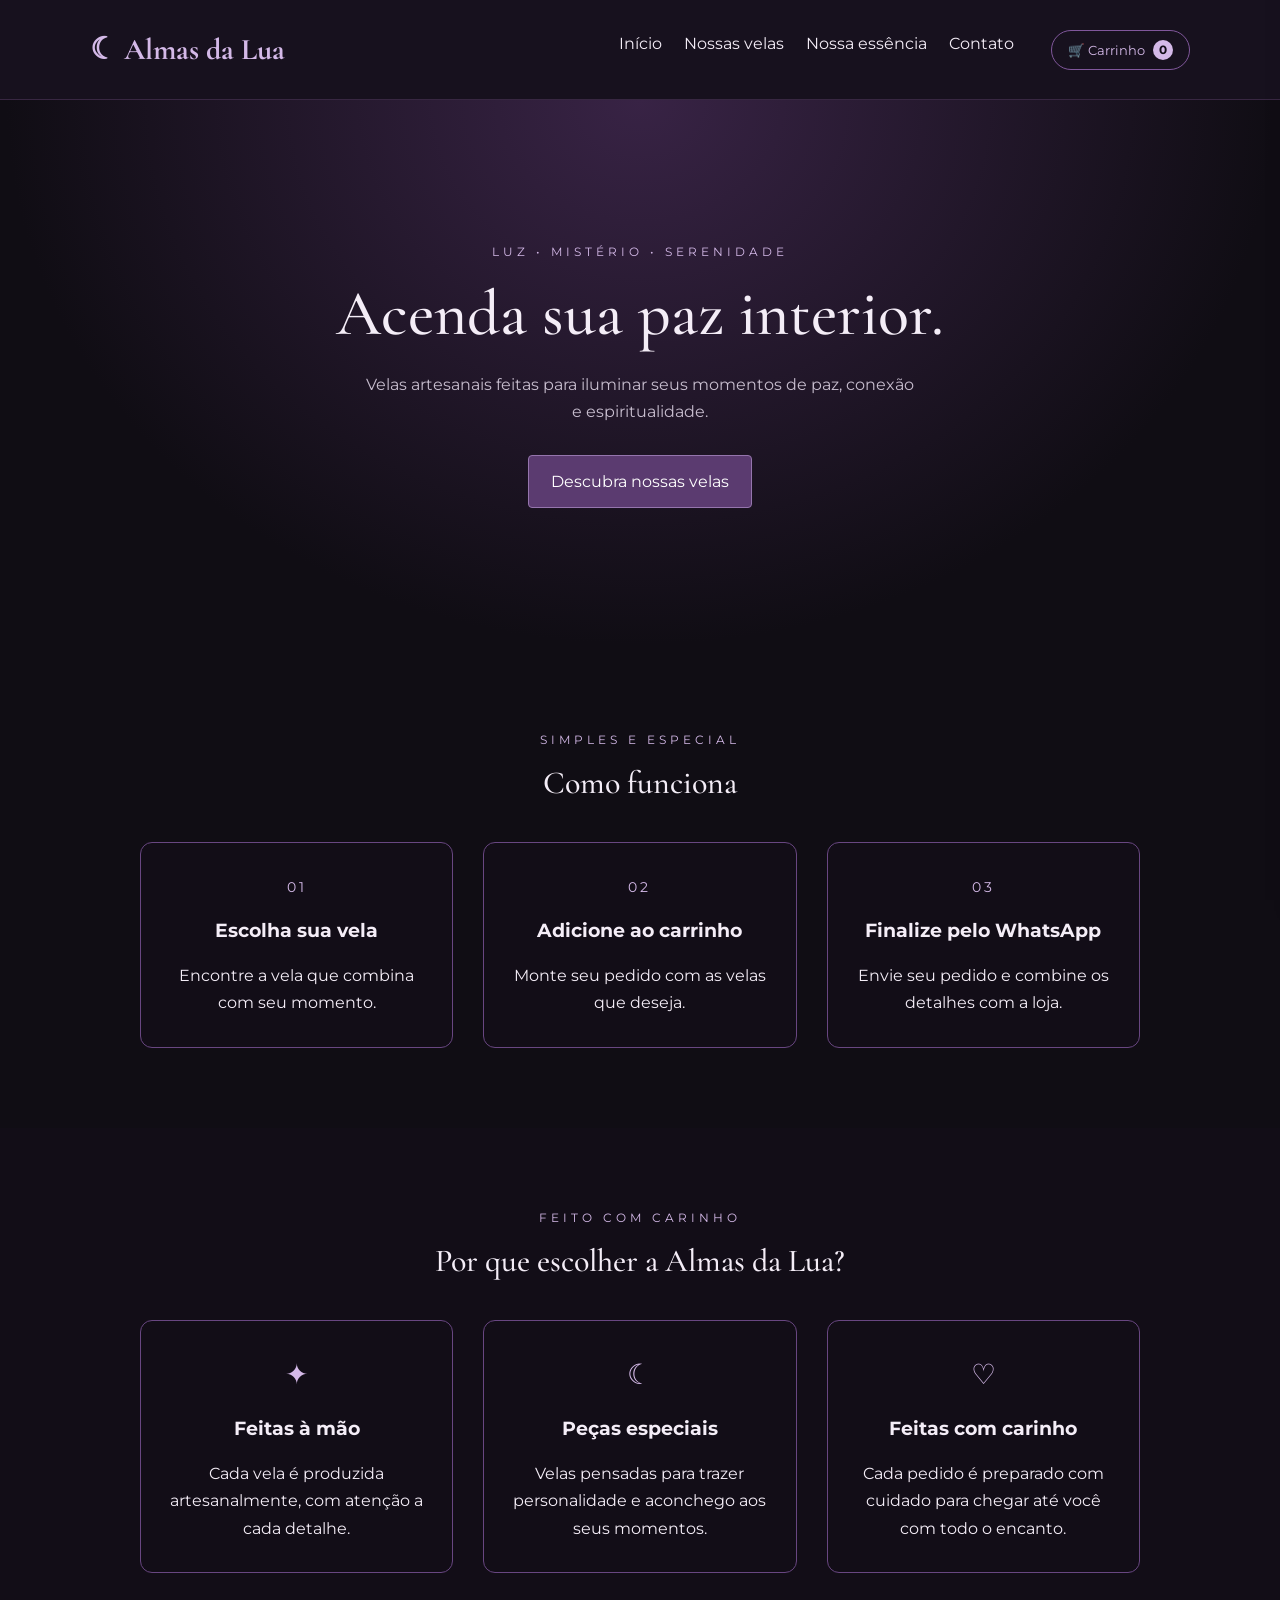
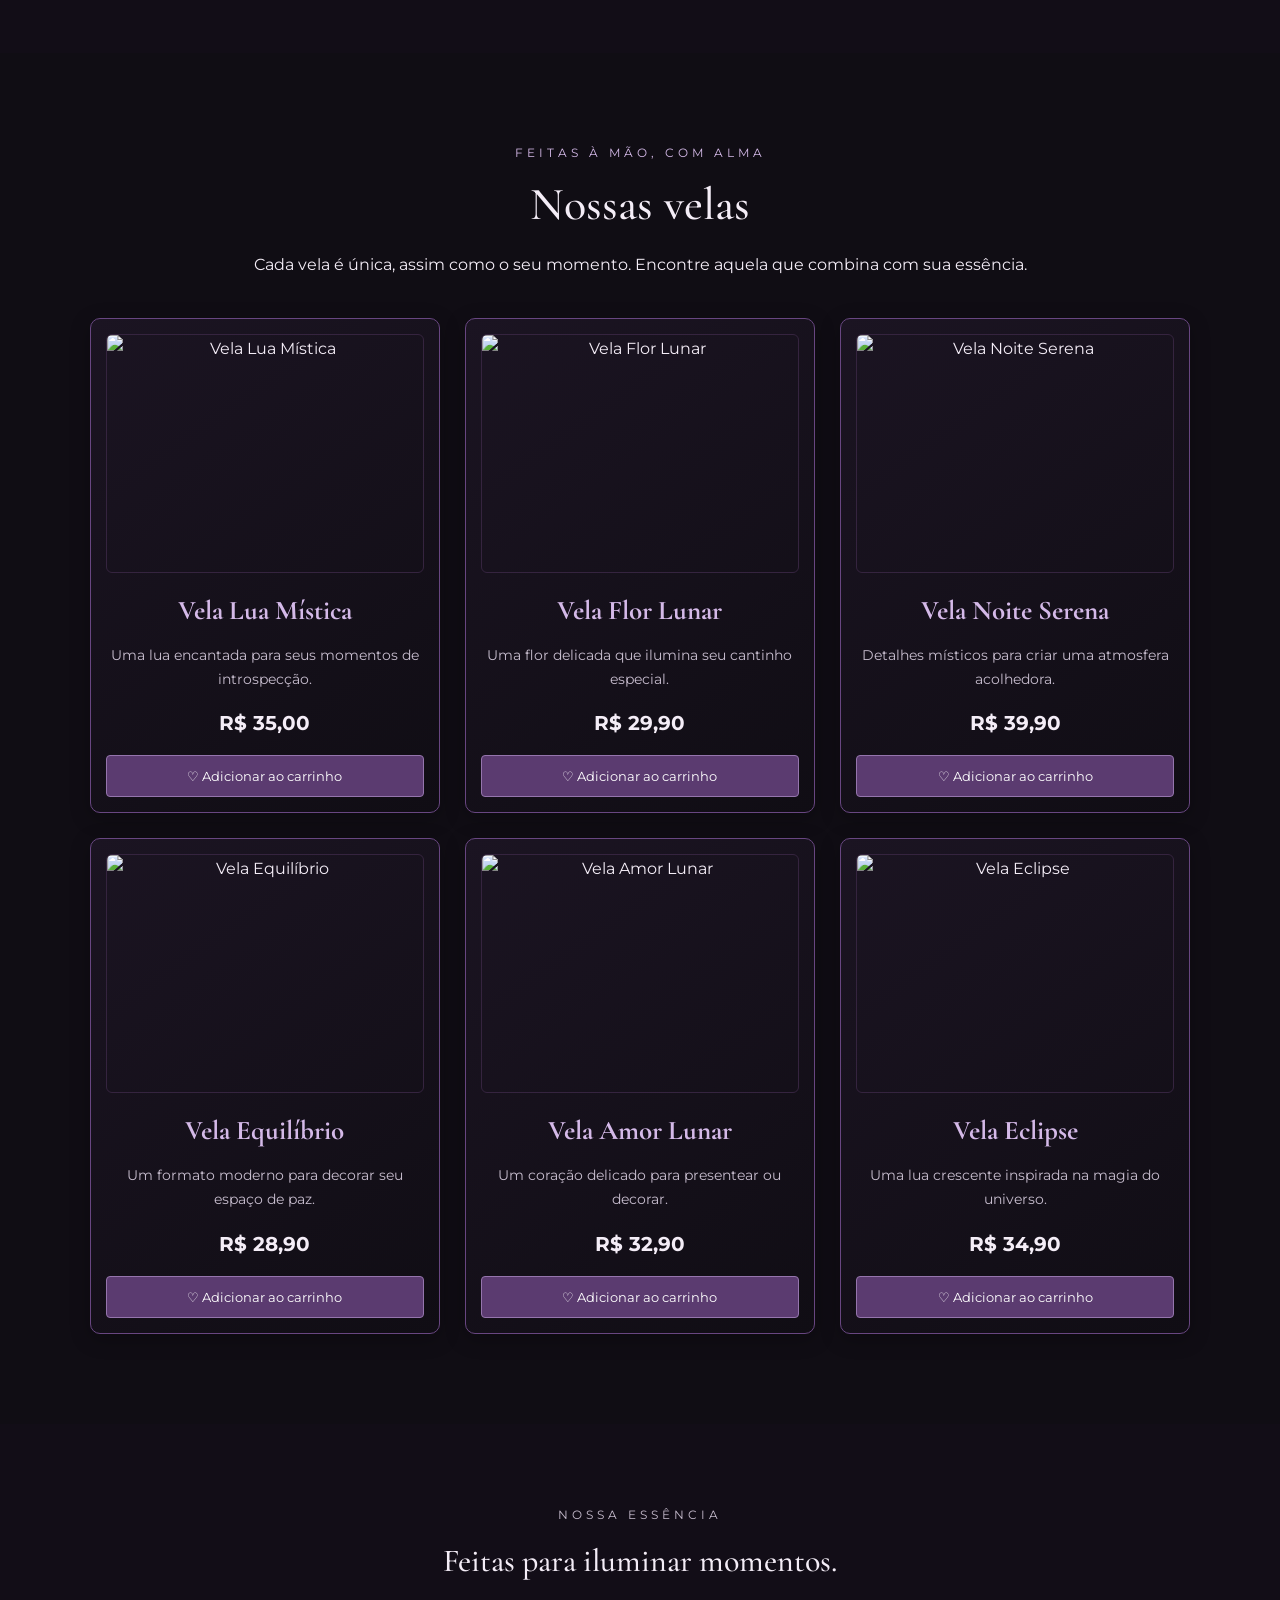
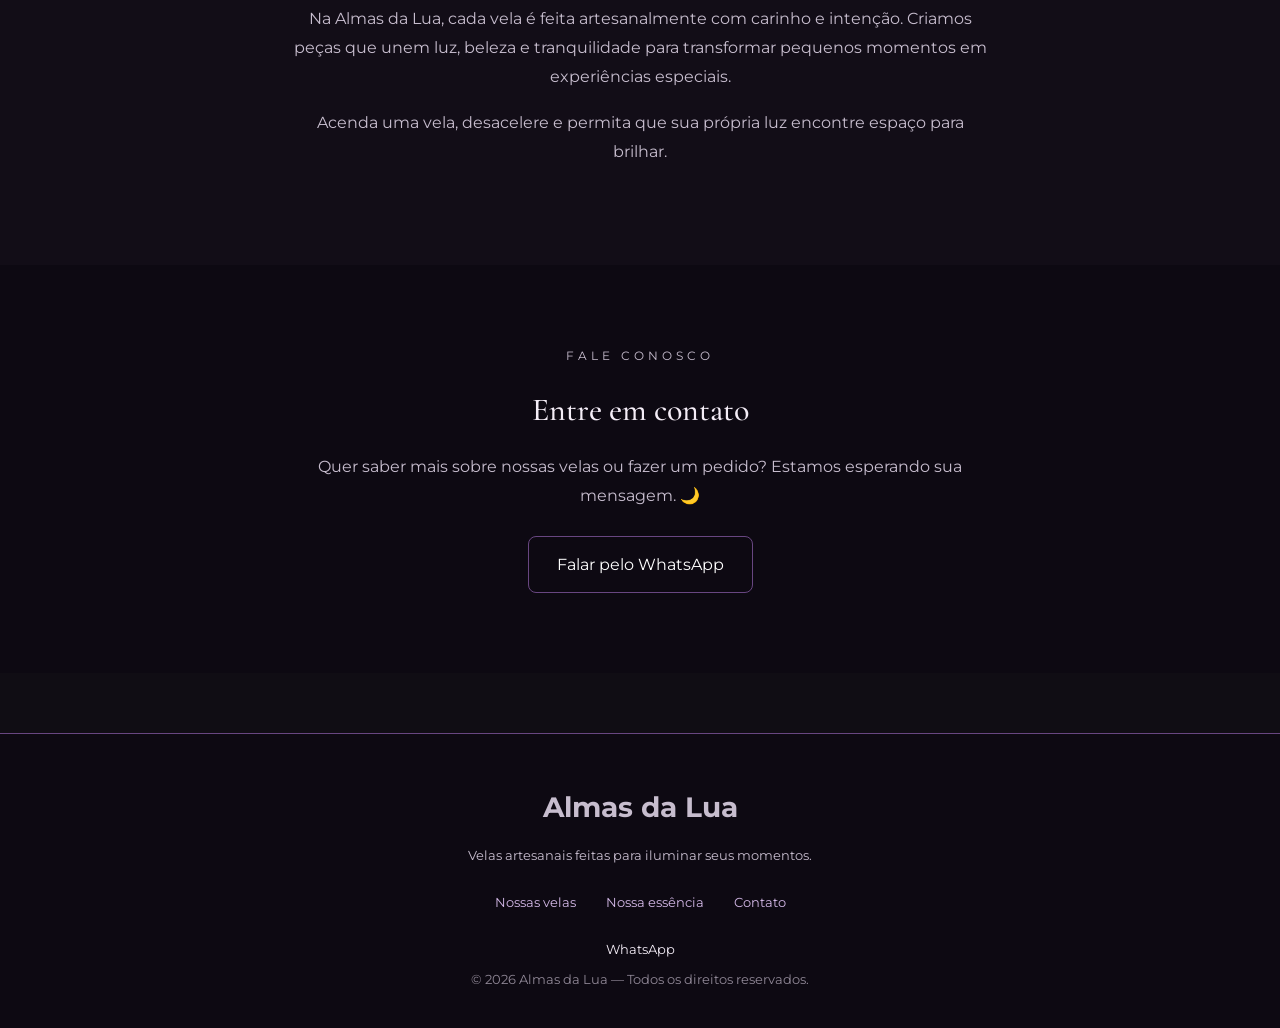
==== index.html @ 3dc7c81b "Add files via upload" ====
<!DOCTYPE html>
<html lang="pt-BR">
<head>
    <meta charset="UTF-8">
    <meta name="viewport" content="width=device-width, initial-scale=1.0">

    <title>Almas da Lua | Velas Artesanais</title>

    <link rel="stylesheet" href="style.css">
</head>

<body>

    <header>
        <h1>☾ Almas da Lua</h1>

        <nav>
            <a href="#inicio">Início</a>
            <a href="#loja">Nossas velas</a>
            <a href="#sobre">Nossa essência</a>
            <a href="#contato">Contato</a>
           
            <button class="botao-carrinho" onclick="abrirCarrinho()">
        🛒 Carrinho
        <span id="contador-carrinho">0</span>
    </button>

        </nav>
    </header>

    <section class="hero" id="inicio">
        <p class="subtitulo">LUZ • MISTÉRIO • SERENIDADE</p>

        <h2>Acenda sua paz interior.</h2>

        <p>
            Velas artesanais feitas para iluminar
            seus momentos de paz, conexão e espiritualidade.
        </p>

        <a class="botao" href="#loja">
            Descubra nossas velas
        </a>
    </section>

    <section class="como-funciona">
    <p class="subtitulo">SIMPLES E ESPECIAL</p>

    <h2>Como funciona</h2>

    <div class="passos">

        <div class="passo">
            <span>01</span>
            <h3>Escolha sua vela</h3>
            <p>
                Encontre a vela que combina com seu momento.
            </p>
        </div>

        <div class="passo">
            <span>02</span>
            <h3>Adicione ao carrinho</h3>
            <p>
                Monte seu pedido com as velas que deseja.
            </p>
        </div>

        <div class="passo">
            <span>03</span>
            <h3>Finalize pelo WhatsApp</h3>
            <p>
                Envie seu pedido e combine os detalhes com a loja.
            </p>
        </div>

    </div>
</section>

<section class="beneficios">
    <p class="subtitulo">FEITO COM CARINHO</p>

    <h2>Por que escolher a Almas da Lua?</h2>

    <div class="beneficios-lista">

        <div class="beneficio">
            <span>✦</span>
            <h3>Feitas à mão</h3>
            <p>
                Cada vela é produzida artesanalmente,
                com atenção a cada detalhe.
            </p>
        </div>

        <div class="beneficio">
            <span>☾</span>
            <h3>Peças especiais</h3>
            <p>
                Velas pensadas para trazer personalidade
                e aconchego aos seus momentos.
            </p>
        </div>

        <div class="beneficio">
            <span>♡</span>
            <h3>Feitas com carinho</h3>
            <p>
                Cada pedido é preparado com cuidado
                para chegar até você com todo o encanto.
            </p>
        </div>

    </div>
</section>

    <section class="loja" id="loja">

        <p class="subtitulo">FEITAS À MÃO, COM ALMA</p>

    <h2>Nossas velas</h2>

    <p class="descricao-loja">
        Cada vela é única, assim como o seu momento.
        Encontre aquela que combina com sua essência.
    </p>

    <div class="produtos">

        <article class="produto">
     <img src="imagens/Vela-Lua.png" alt="Vela Lua Mística">

            <h3>Vela Lua Mística</h3>

            <p>Uma lua encantada para seus momentos de introspecção.</p>

            <strong>R$ 35,00</strong>

            <button onclick="adicionar('Vela Lua Mística', 35)">
                ♡ Adicionar ao carrinho
            </button>
        </article>

        <article class="produto">
            <img src="imagens/Vela-Flor.png" alt="Vela Flor Lunar">

            <h3>Vela Flor Lunar</h3>

            <p>Uma flor delicada que ilumina seu cantinho especial.</p>

            <strong>R$ 29,90</strong>

            <button onclick="adicionar('Vela Flor Lunar', 29.90)">
                ♡ Adicionar ao carrinho
            </button>
        </article>

        <article class="produto">
            <img src="imagens/Vela-Gotica.png" alt="Vela Noite Serena">
            <h3>Vela Noite Serena</h3>

            <p>Detalhes místicos para criar uma atmosfera acolhedora.</p>

            <strong>R$ 39,90</strong>

            <button onclick="adicionar('Vela Noite Serena', 39.90)">
                ♡ Adicionar ao carrinho
            </button>
        </article>

        <article class="produto">
            <img src="imagens/vela-equilibrio.png" alt="Vela Equilíbrio">
               
            <h3>Vela Equilíbrio</h3>

            <p>Um formato moderno para decorar seu espaço de paz.</p>

            <strong>R$ 28,90</strong>

            <button onclick="adicionar('Vela Equilíbrio', 28.90)">
                ♡ Adicionar ao carrinho
            </button>
        </article>

        <article class="produto">
            <img src="imagens/vela-amor.png" alt="Vela Amor Lunar">

            <h3>Vela Amor Lunar</h3>

            <p>Um coração delicado para presentear ou decorar.</p>

            <strong>R$ 32,90</strong>

            <button onclick="adicionar('Vela Amor Lunar', 32.90)">
                ♡ Adicionar ao carrinho
            </button>
        </article>

        <article class="produto">
           <img src="imagens/vela-eclipse.png" alt="Vela Eclipse">
            <h3>Vela Eclipse</h3>

            <p>Uma lua crescente inspirada na magia do universo.</p>

            <strong>R$ 34,90</strong>

            <button onclick="adicionar('Vela Eclipse', 34.90)">
                ♡ Adicionar ao carrinho
            </button>
        </article>

    </div>

</section>

<div id="carrinho" class="carrinho">

    <div class="carrinho-topo">
        <h2>Seu carrinho 🌙</h2>

        <button onclick="fecharCarrinho()">×</button>
    </div>

    <div id="lista-carrinho"></div>

    <div class="carrinho-total">
        <span>Total:</span>
        <strong id="total-carrinho">R$ 0,00</strong>
    </div>

    <button class="finalizar" onclick="finalizarCompra()">
        Finalizar pedido
    </button>

</div>

</section>

<section class="sobre" id="sobre">
    <div class="sobre-conteudo">
        <p class="subtitulo">NOSSA ESSÊNCIA</p>

        <h2>Feitas para iluminar momentos.</h2>

        <p>
            Na Almas da Lua, cada vela é feita artesanalmente
            com carinho e intenção. Criamos peças que unem luz,
            beleza e tranquilidade para transformar pequenos
            momentos em experiências especiais.
        </p>

        <p>
            Acenda uma vela, desacelere e permita que sua própria
            luz encontre espaço para brilhar.
        </p>
    </div>
</section>

<section class="contato" id="contato">
    <div class="contato-conteudo">
        <p class="subtitulo">FALE CONOSCO</p>

        <h2>Entre em contato</h2>

        <p>
            Quer saber mais sobre nossas velas ou fazer um pedido?
            Estamos esperando sua mensagem. 🌙
        </p>

        <a
            class="botao-contato"
            href="https://wa.me/5561982228139"
            target="_blank"
        >
            Falar pelo WhatsApp
        </a>
    </div>
</section>


<footer class="rodape">
    <h3>Almas da Lua</h3>

    <p>Velas artesanais feitas para iluminar seus momentos.</p>

    <div class="rodape-links">
        <a href="#loja">Nossas velas</a>
        <a href="#sobre">Nossa essência</a>
        <a href="#contato">Contato</a>
    </div>

    <div class="rodape-contato">
    <a href="https://wa.me/5561982228139" target="_blank">
        WhatsApp
    </a>
</div>

    <p class="copyright">
        © 2026 Almas da Lua — Todos os direitos reservados.
    </p>
</footer>

<script src="script.js"></script>

</body>
</html>
---- style.css ----
@import url('https://fonts.googleapis.com/css2?family=Cormorant+Garamond:wght@400;500;600;700&family=Montserrat:wght@300;400;500&display=swap');

:root {
  --fundo: #100d14;
  --painel: #1c1623;
  --roxo: #5b3b70;
  --lilas: #d4b9e8;
  --prata: #c7bdce;
  --texto: #f4edf7;
}

* {
  margin: 0;
  padding: 0;
  box-sizing: border-box;
}

html {
  scroll-behavior: smooth;
}

body {
  background: var(--fundo);
  color: var(--texto);
  font-family: 'Montserrat', sans-serif;
  line-height: 1.7;
}

header {
  display: flex;
  align-items: center;
  justify-content: space-between;
  gap: 20px;
  padding: 24px 7%;
  background: #17111e;
  border-bottom: 1px solid #382742;
}

header h1 {
  font-family: 'Cormorant Garamond', serif;
  color: var(--lilas);
  font-size: 30px;
}

nav {
  display: flex;
  gap: 22px;
}

a {
  color: var(--texto);
  text-decoration: none;
}

nav a:hover {
  color: var(--lilas);
}

button, .botao {
  background: var(--roxo);
  color: white;
  border: 1px solid #9575ad;
  padding: 12px 22px;
  cursor: pointer;
  font-family: inherit;
  border-radius: 4px;
  transition: 0.3s;
}

button:hover, .botao:hover {
  background: #76518d;
  transform: translateY(-2px);
}

.hero {
  min-height: 550px;
  padding: 120px 20px;
  text-align: center;
  display: flex;
  flex-direction: column;
  align-items: center;
  justify-content: center;
  background:
    radial-gradient(
      ellipse at top,
      #382345 0%,
      #100d14 70%
    );
}

.subtitulo {
  color: var(--lilas);
  letter-spacing: 4px;
  font-size: 12px;
  margin-bottom: 15px;
}

h2 {
  font-family: 'Cormorant Garamond', serif;
  font-size: clamp(38px, 6vw, 64px);
  font-weight: 500;
  line-height: 1.15;
  margin-bottom: 20px;
}

.hero p:not(.subtitulo) {
  max-width: 560px;
  margin-bottom: 30px;
  color: var(--prata);
}

.loja, .sobre, .contato {
  padding: 90px 7%;
  text-align: center;
}

.loja h2, .sobre h2, .contato h2 {
  font-size: 46px;
}

.produtos {
    display: grid;
    grid-template-columns: repeat(3, minmax(0, 1fr));
    gap: 25px;
    margin-top: 40px;
}

.produto {
    background: linear-gradient(145deg, #1b1422, #100d14);
    border: 1px solid #684681;
    border-radius: 10px;
    padding: 15px;
    text-align: center;
    box-shadow: 0 5px 20px rgba(0, 0, 0, 0.25);
    transition: transform 0.3s, box-shadow 0.3s;
}

.produto:hover {
    transform: translateY(-6px);
    box-shadow: 0 10px 30px rgba(139, 91, 173, 0.2);
}

.foto {
  overflow: hidden;
  border-radius: 5px;
  margin-bottom: 18px;
}

.produto img {
    width: 100%;
    aspect-ratio: 4 / 3;
    object-fit: cover;
    display: block;
    border-radius: 6px;
    border: 1px solid #35243f;
    margin-bottom: 15px;
    transition: 0.4s;
}

.produto:hover img {
  transform: scale(1.04);
}

.produto h3 {
  font-family: 'Cormorant Garamond', serif;
  font-size: 27px;
  color: var(--lilas);
}

.produto p {
  color: var(--prata);
  margin: 10px 0;
  font-size: 14px;
}

.produto strong {
  display: block;
  margin: 15px 0;
  font-size: 20px;
}

.produto button {
  width: 100%;
}

.sobre {
  background: var(--painel);
}

.sobre p {
  max-width: 700px;
  margin: auto;
  color: var(--prata);
}

.contato p {
  margin-bottom: 25px;
  color: var(--prata);
}

footer {
  text-align: center;
  padding: 35px 15px;
  background: #0b090e;
  color: var(--prata);
  font-size: 13px;
  border-top: 1px solid #382742;
}

@media (max-width: 850px) {
  header {
    flex-direction: column;
  }

  nav {
    flex-wrap: wrap;
    justify-content: center;
  }

  .produtos {
    grid-template-columns: repeat(2, 1fr);
  }
}

@media (max-width: 550px) {
  .produtos {
    grid-template-columns: 1fr;
  }

  .loja, .sobre, .contato {
    padding: 60px 6%;
  }

  header h1 {
    font-size: 26px;
  }
}

@media (max-width: 550px) {
    .produtos {
        grid-template-columns: 1fr;
    }

    .loja, .sobre, .contato {
        padding: 60px 6%;
    }

    header h1 {
        font-size: 26px;
    }
}

/* AQUI COMEÇA O CSS DO CARRINHO */

.carrinho {
    position: fixed;
    top: 0;
    right: -420px;
    width: 380px;
    max-width: 90%;
    height: 100vh;
    background: #120d17;
    border-left: 1px solid #684681;
    padding: 25px;
    box-shadow: -10px 0 30px rgba(0, 0, 0, 0.5);
    z-index: 1000;
    transition: right 0.4s ease;
    overflow-y: auto;
}

.carrinho.aberto {
    right: 0;
}

.carrinho-topo {
    display: flex;
    align-items: center;
    justify-content: space-between;
    border-bottom: 1px solid #3d2948;
    padding-bottom: 18px;
    margin-bottom: 20px;
}

.carrinho-topo h2 {
    color: #d4b9e8;
    font-family: 'Cormorant Garamond', serif;
    font-size: 30px;
}

.carrinho-topo button {
    background: none;
    border: none;
    color: #d4b9e8;
    font-size: 30px;
    cursor: pointer;
}

.item-carrinho {
    display: flex;
    align-items: center;
    gap: 10px;
    padding: 15px 0;
    border-bottom: 1px solid #302238;
    color: #eee;
}

.item-carrinho span {
    flex: 1;
}

.item-carrinho strong {
    color: #d4b9e8;
}

.item-carrinho button {
    background: transparent;
    border: none;
    color: #b98ad3;
    font-size: 22px;
    cursor: pointer;
}

.carrinho-total {
    display: flex;
    justify-content: space-between;
    margin-top: 25px;
    padding-top: 20px;
    border-top: 1px solid #684681;
    color: white;
    font-size: 18px;
}

.carrinho-total strong {
    color: #d4b9e8;
}

.finalizar {
    width: 100%;
    margin-top: 25px;
    padding: 14px;
    border: none;
    border-radius: 30px;
    background: #684681;
    color: white;
    font-size: 15px;
    cursor: pointer;
    transition: 0.3s;
}

.finalizar:hover {
    background: #80579b;
}

.botao-carrinho {
    margin-left: 15px;
    padding: 9px 16px;
    border: 1px solid #80579b;
    border-radius: 20px;
    background: transparent;
    color: #d4b9e8;
    cursor: pointer;
    transition: 0.3s;
}

.botao-carrinho:hover {
    background: #684681;
}

#contador-carrinho {
    display: inline-flex;
    align-items: center;
    justify-content: center;
    min-width: 20px;
    height: 20px;
    margin-left: 5px;
    border-radius: 50%;
    background: #d4b9e8;
    color: #120d17;
    font-size: 12px;
    font-weight: bold;
}

/* CONTROLES DE QUANTIDADE DO CARRINHO */

.controle-quantidade {
    display: flex;
    align-items: center;
    gap: 12px;
    margin-top: 12px;
}

.controle-quantidade button {
    width: 32px;
    height: 32px;
    border: 1px solid #684681;
    border-radius: 50%;
    background: transparent;
    color: #d8b8ec;
    font-size: 20px;
    cursor: pointer;
    transition: 0.3s;
}

.controle-quantidade button:hover {
    background: #684681;
    color: white;
}

.controle-quantidade span {
    min-width: 25px;
    text-align: center;
    font-size: 16px;
    color: #ffffff;
}

.item-carrinho {
    display: flex;
    justify-content: space-between;
    align-items: center;
    gap: 20px;
    padding: 18px 0;
    border-bottom: 1px solid #3d2948;
}

.item-direita {
    display: flex;
    flex-direction: column;
    align-items: flex-end;
    gap: 10px;
}

.item-direita > strong {
    color: #d8b8ec;
    font-size: 16px;
}

/* RODAPÉ */

.rodape {
    text-align: center;
    padding: 50px 20px 30px;
    margin-top: 60px;
    border-top: 1px solid #684681;
    background: #0d0912;
}

.rodape h3 {
    margin-bottom: 12px;
    font-size: 28px;
}

.rodape p {
    margin: 8px 0;
}

.rodape-links {
    display: flex;
    justify-content: center;
    align-items: center;
    gap: 30px;
    margin: 25px 0;
    flex-wrap: wrap;
}

.rodape-links a {
    color: #d4b9e8;
    text-decoration: none;
    transition: 0.3s;
}

.rodape-links a:hover {
    color: #ffffff;
}

.copyright {
    font-size: 13px;
    opacity: 0.7;
    margin-top: 30px;
}

/* NOSSA ESSÊNCIA */

.sobre {
    padding: 80px 20px;
    text-align: center;
    background: #120d17;
}

.sobre-conteudo {
    max-width: 750px;
    margin: 0 auto;
}

.sobre h2 {
    font-size: 32px;
    margin: 15px 0 25px;
}

.sobre p {
    line-height: 1.8;
    margin-bottom: 18px;
}

/* CONTATO */

.contato {
    padding: 80px 20px;
    text-align: center;
    background: #0d0912;
}

.contato-conteudo {
    max-width: 650px;
    margin: 0 auto;
}

.contato h2 {
    font-size: 32px;
    margin: 15px 0 25px;
}

.contato p {
    line-height: 1.8;
    margin-bottom: 25px;
}

.botao-contato {
    display: inline-block;
    padding: 14px 28px;
    border: 1px solid #684681;
    border-radius: 8px;
    color: #ffffff;
    text-decoration: none;
    transition: 0.3s;
}

.botao-contato:hover {
    background: #684681;
}

/* CELULAR */

@media (max-width: 600px) {

    header {
        padding: 20px 15px;
    }

    header h1 {
        font-size: 26px;
    }

    nav {
        gap: 12px;
        flex-wrap: wrap;
        justify-content: center;
    }

    nav a {
        font-size: 14px;
    }

    .hero {
        padding: 70px 20px;
    }

    .hero h2 {
        font-size: 34px;
    }

    .produtos {
        grid-template-columns: 1fr;
        padding: 0 15px;
    }

    .produto {
        width: 100%;
    }

    .carrinho {
        width: 100%;
        max-width: 100%;
        padding: 20px;
    }

    .sobre,
    .contato {
        padding: 60px 20px;
    }

    .sobre h2,
    .contato h2 {
        font-size: 28px;
    }

    .rodape {
        padding: 40px 20px 25px;
    }
}

/* COMO FUNCIONA */

.como-funciona {
    padding: 80px 20px;
    text-align: center;
}

.como-funciona h2 {
    font-size: 32px;
    margin: 15px 0 40px;
}

.passos {
    display: flex;
    justify-content: center;
    gap: 30px;
    max-width: 1000px;
    margin: 0 auto;
}

.passo {
    flex: 1;
    padding: 30px 20px;
    border: 1px solid #684681;
    border-radius: 12px;
    background: #120d17;
}

.passo span {
    font-size: 14px;
    letter-spacing: 3px;
    color: #d4b9e8;
}

.passo h3 {
    margin: 15px 0;
}

.passo p {
    line-height: 1.7;
    margin: 0;
}

@media (max-width: 600px) {
    .passos {
        flex-direction: column;
        max-width: 450px;
    }
}

/* BENEFÍCIOS */

.beneficios {
    padding: 80px 20px;
    text-align: center;
    background: #120d17;
}

.beneficios h2 {
    font-size: 32px;
    margin: 15px 0 40px;
}

.beneficios-lista {
    display: flex;
    justify-content: center;
    gap: 30px;
    max-width: 1000px;
    margin: 0 auto;
}

.beneficio {
    flex: 1;
    padding: 30px 20px;
    border: 1px solid #684681;
    border-radius: 12px;
}

.beneficio span {
    font-size: 28px;
    color: #d4b9e8;
}

.beneficio h3 {
    margin: 15px 0;
}

.beneficio p {
    line-height: 1.7;
    margin: 0;
}

@media (max-width: 600px) {
    .beneficios-lista {
        flex-direction: column;
        max-width: 450px;
    }
}
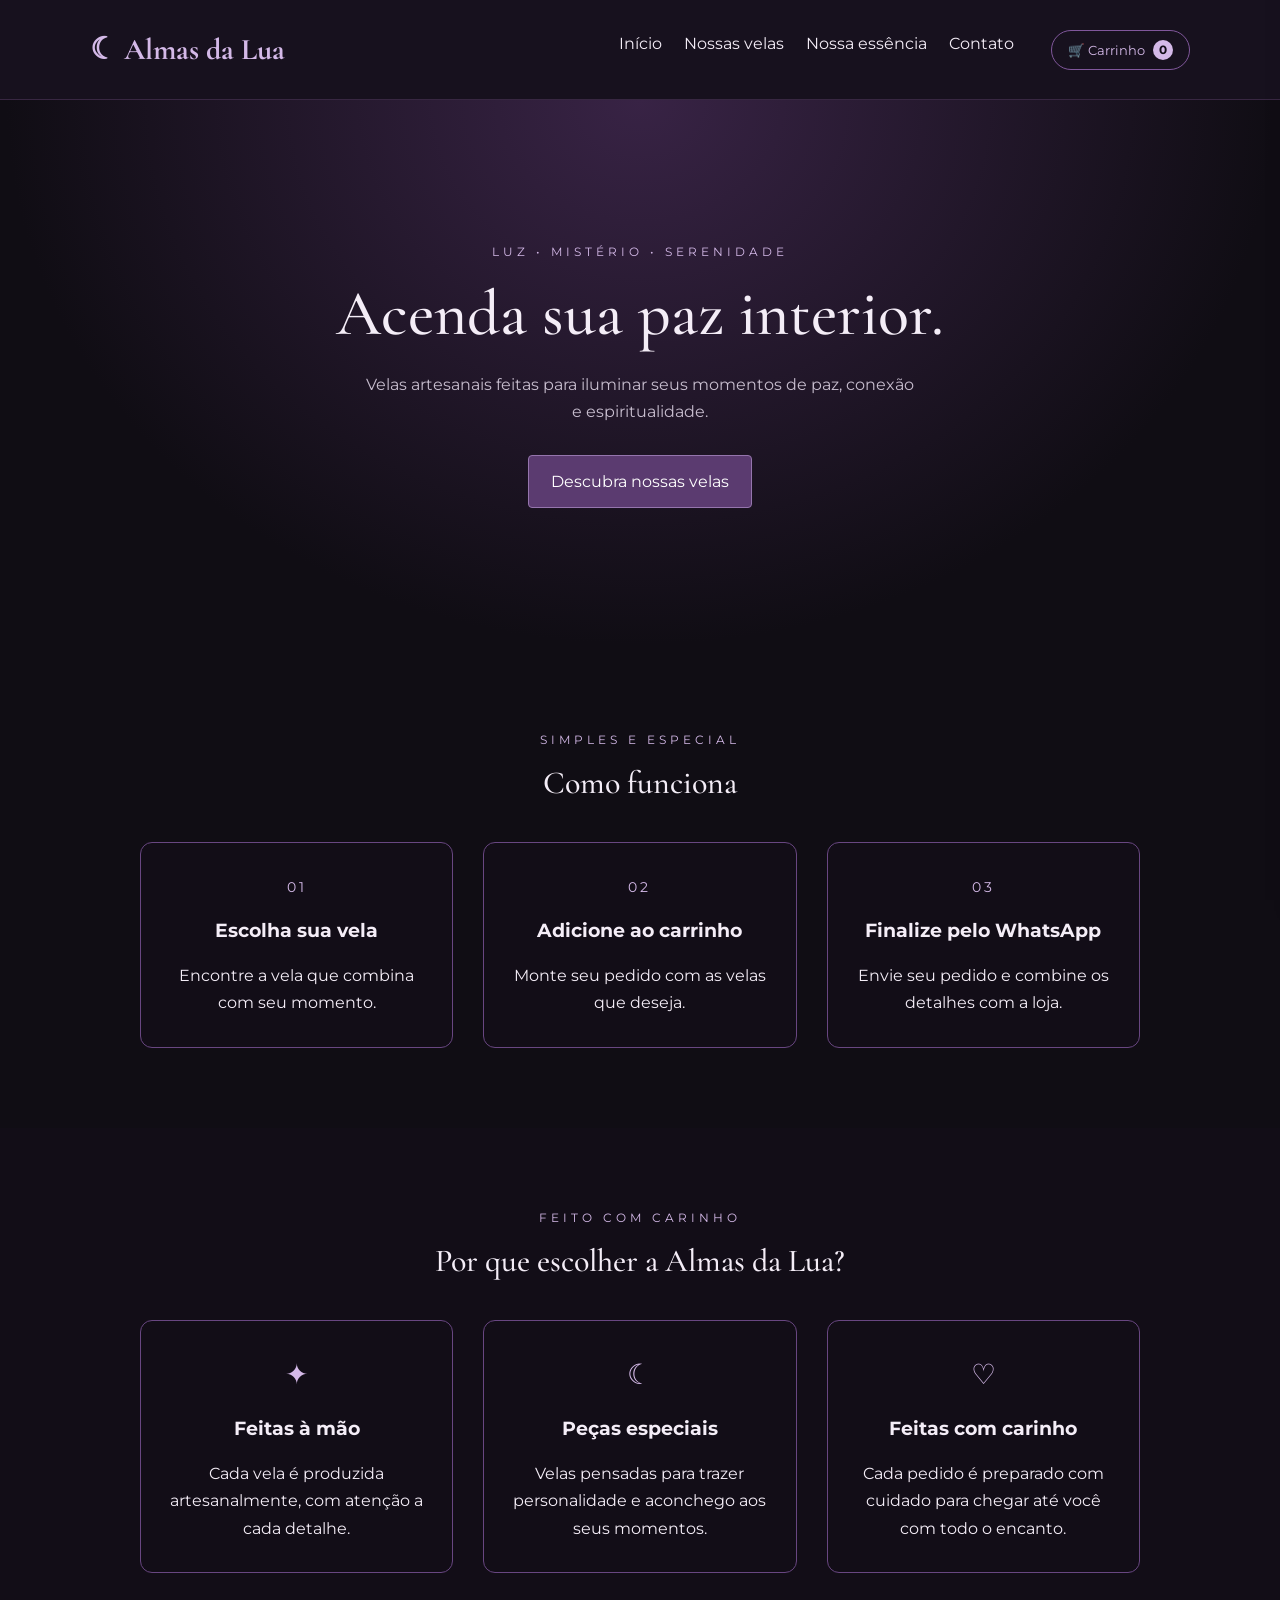
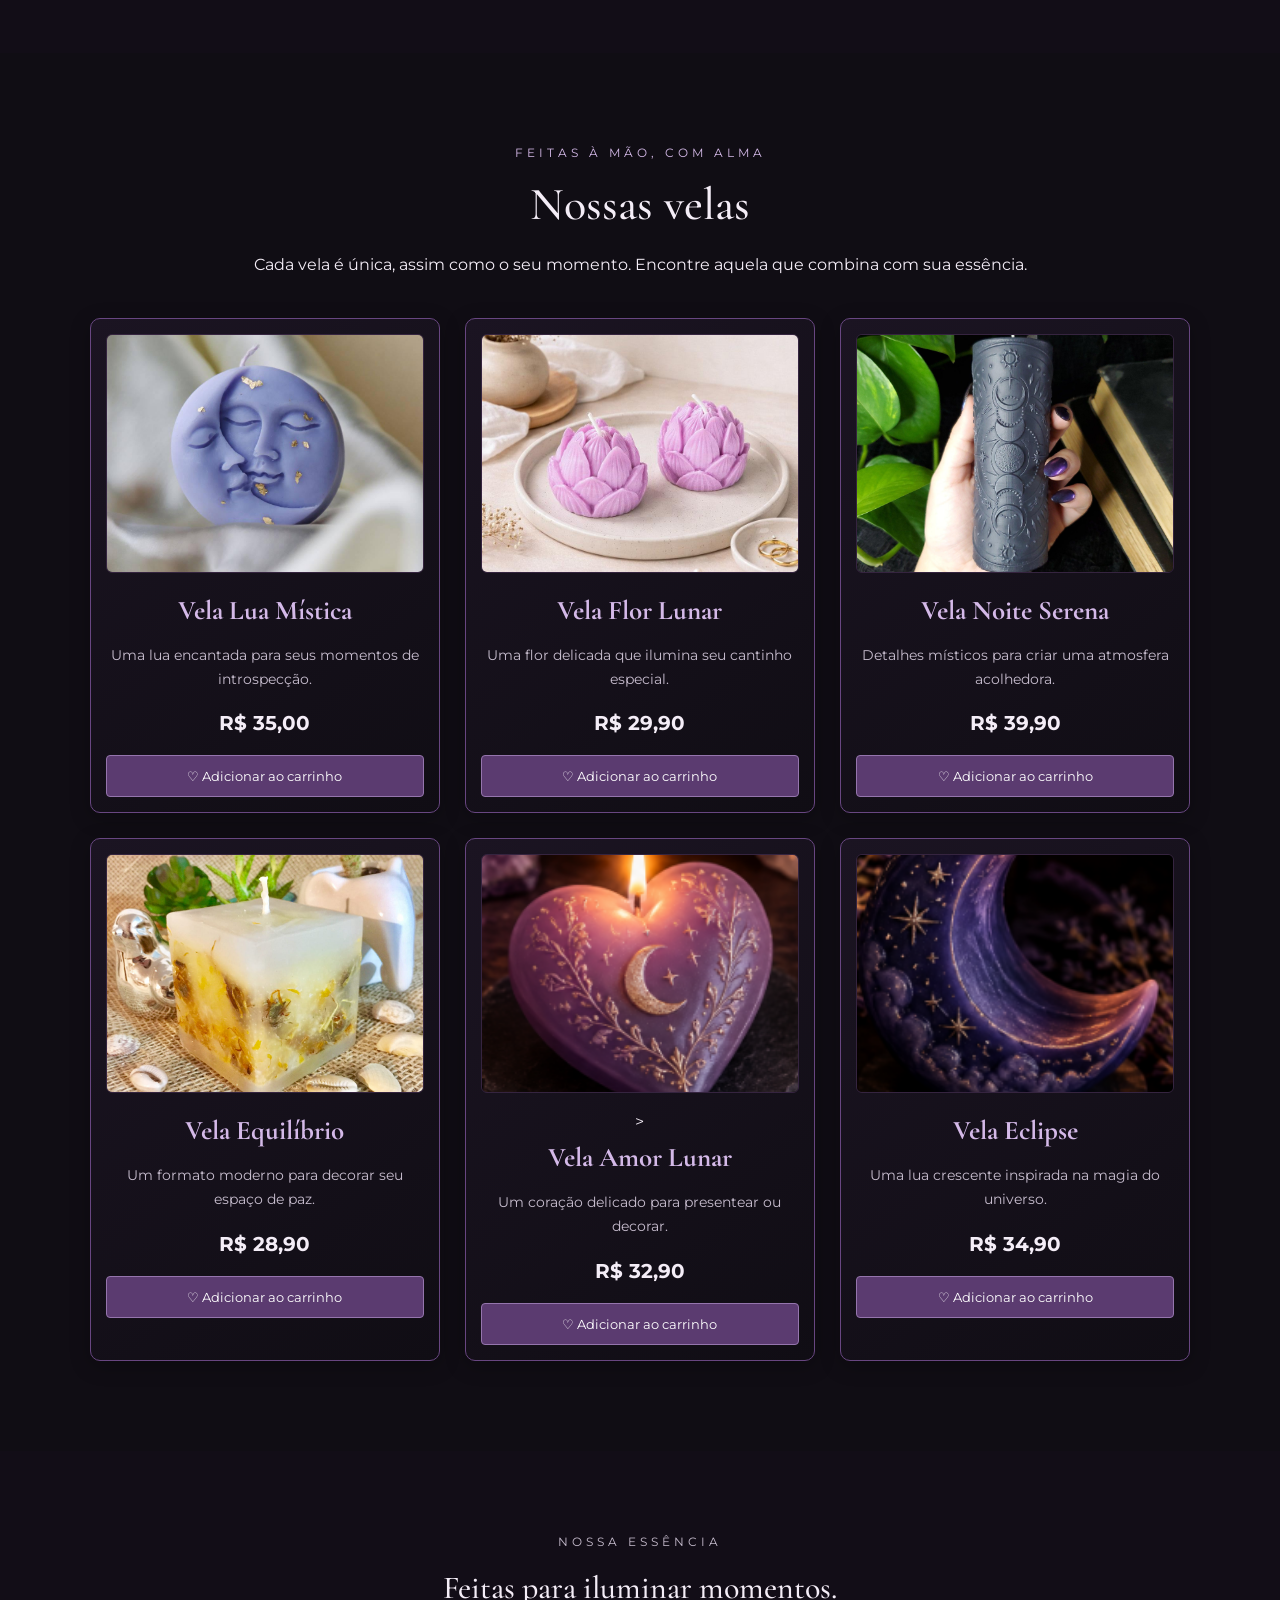
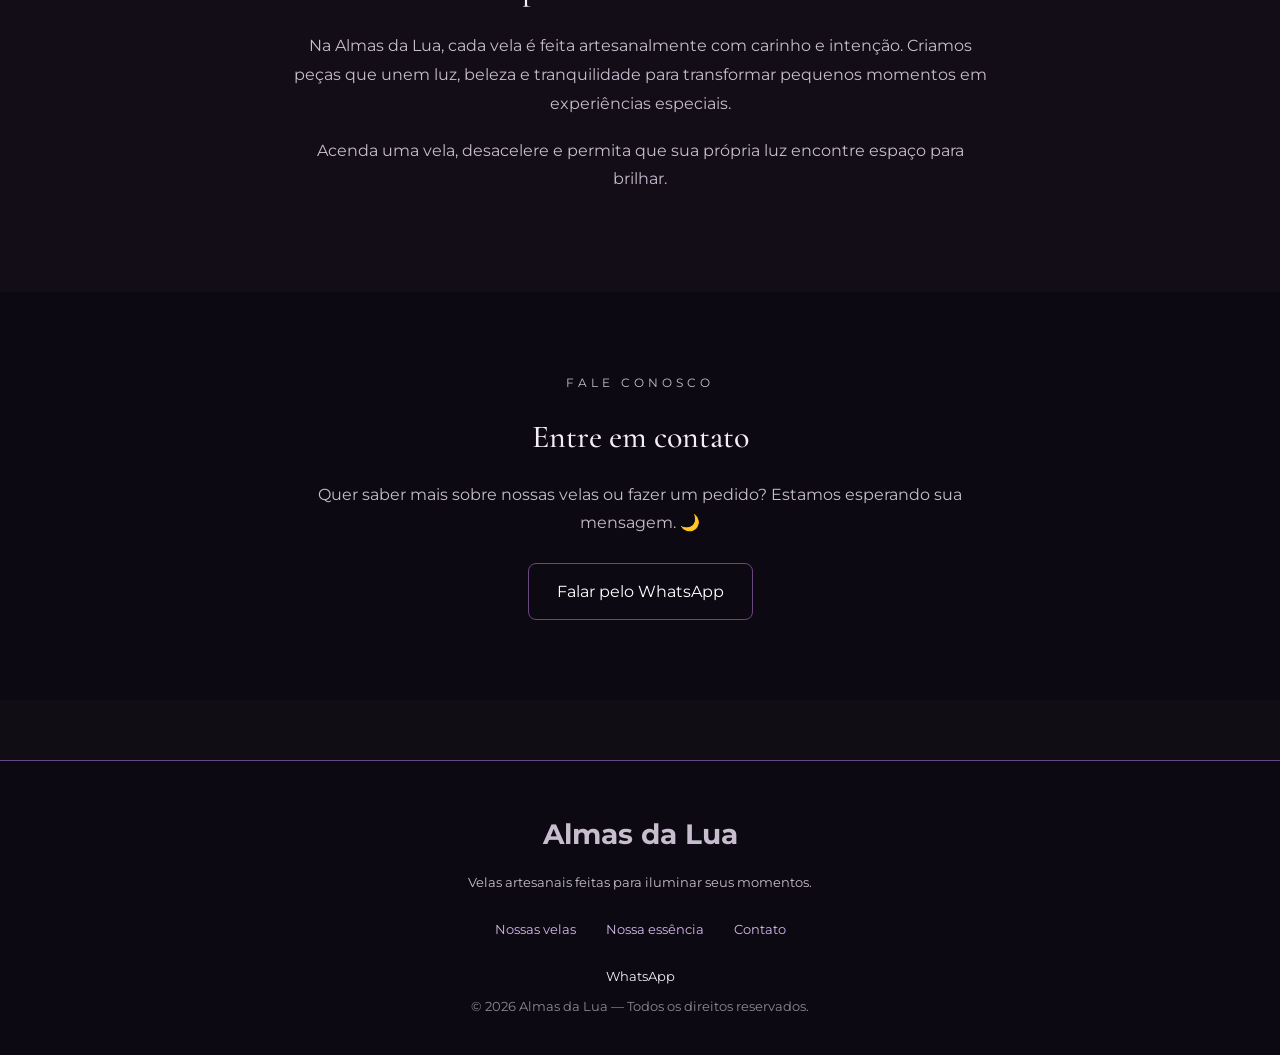
==== commit 1449f3b5: "Add files via upload" ====
--- a/index.html
+++ b/index.html
@@ -129,7 +129,7 @@
     <div class="produtos">
 
         <article class="produto">
-     <img src="imagens/Vela-Lua.png" alt="Vela Lua Mística">
+     <img src="Vela-Lua.png" alt="Vela Lua Mística">
 
             <h3>Vela Lua Mística</h3>
 
@@ -143,7 +143,7 @@
         </article>
 
         <article class="produto">
-            <img src="imagens/Vela-Flor.png" alt="Vela Flor Lunar">
+            <img src="Vela-Flor.png" alt="Vela Flor Lunar">
 
             <h3>Vela Flor Lunar</h3>
 
@@ -157,7 +157,7 @@
         </article>
 
         <article class="produto">
-            <img src="imagens/Vela-Gotica.png" alt="Vela Noite Serena">
+            <img src="Vela-Gotica.png" alt="Vela Noite Serena">
             <h3>Vela Noite Serena</h3>
 
             <p>Detalhes místicos para criar uma atmosfera acolhedora.</p>
@@ -170,7 +170,7 @@
         </article>
 
         <article class="produto">
-            <img src="imagens/vela-equilibrio.png" alt="Vela Equilíbrio">
+            <img src="vela-equilibrio.png" alt="Vela Equilíbrio">
                
             <h3>Vela Equilíbrio</h3>
 
@@ -184,7 +184,7 @@
         </article>
 
         <article class="produto">
-            <img src="imagens/vela-amor.png" alt="Vela Amor Lunar">
+            <img src="vela-amor.png" alt="Vela Amor Lunar">>
 
             <h3>Vela Amor Lunar</h3>
 
@@ -198,7 +198,7 @@
         </article>
 
         <article class="produto">
-           <img src="imagens/vela-eclipse.png" alt="Vela Eclipse">
+           <img src="vela-eclipse.png" alt="Vela Eclipse">
             <h3>Vela Eclipse</h3>
 
             <p>Uma lua crescente inspirada na magia do universo.</p>
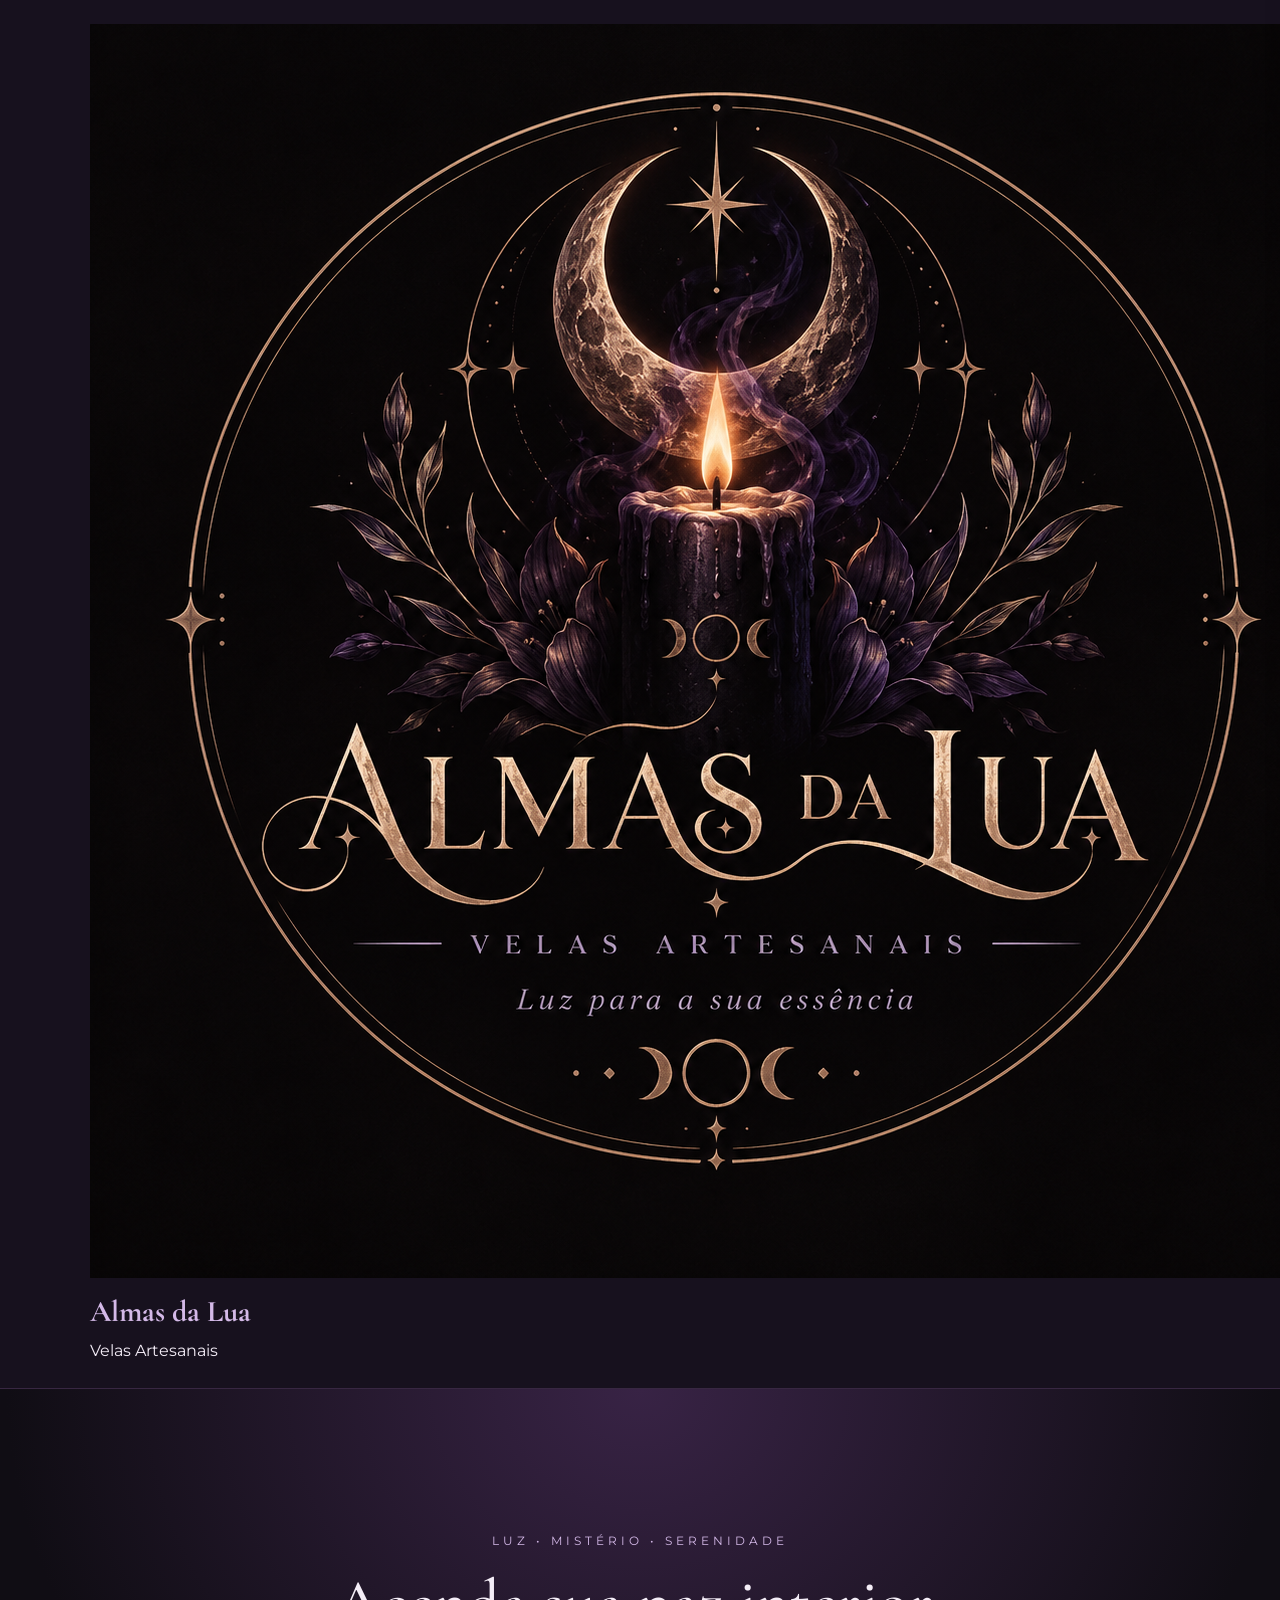
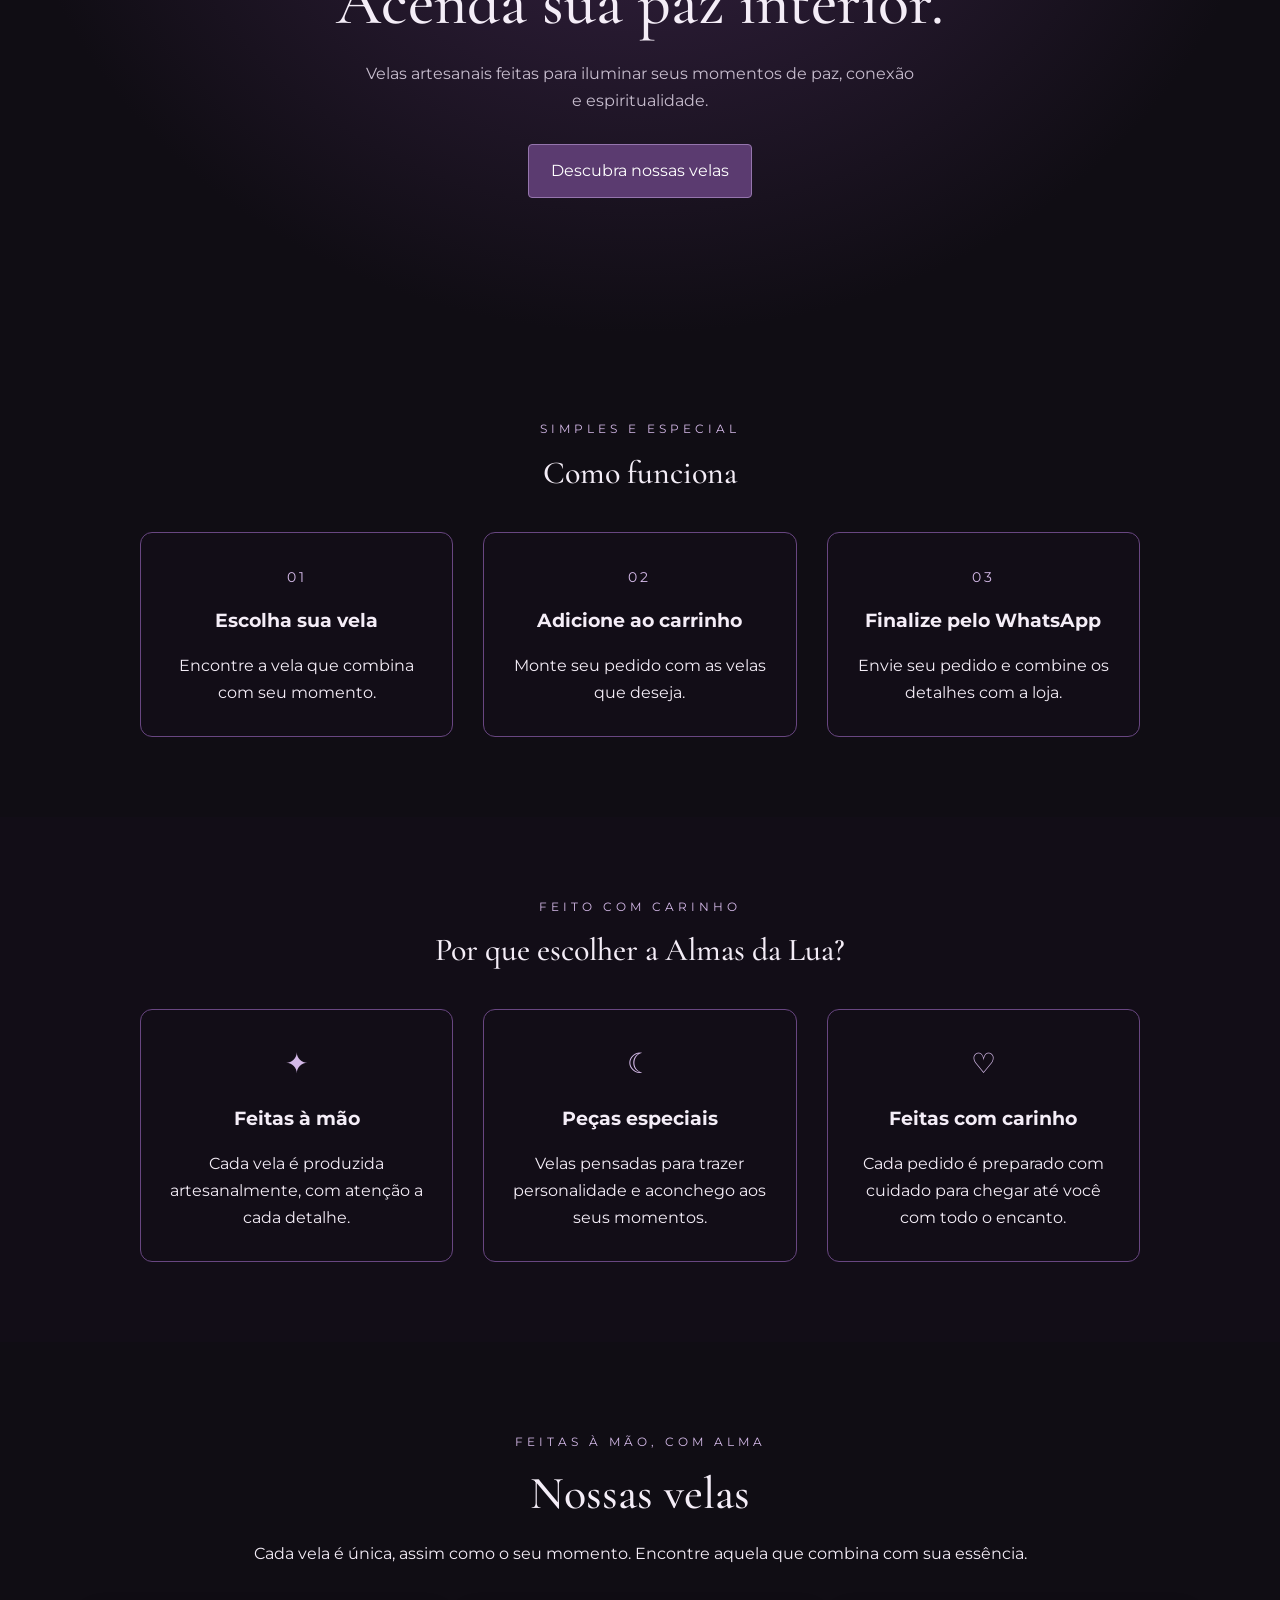
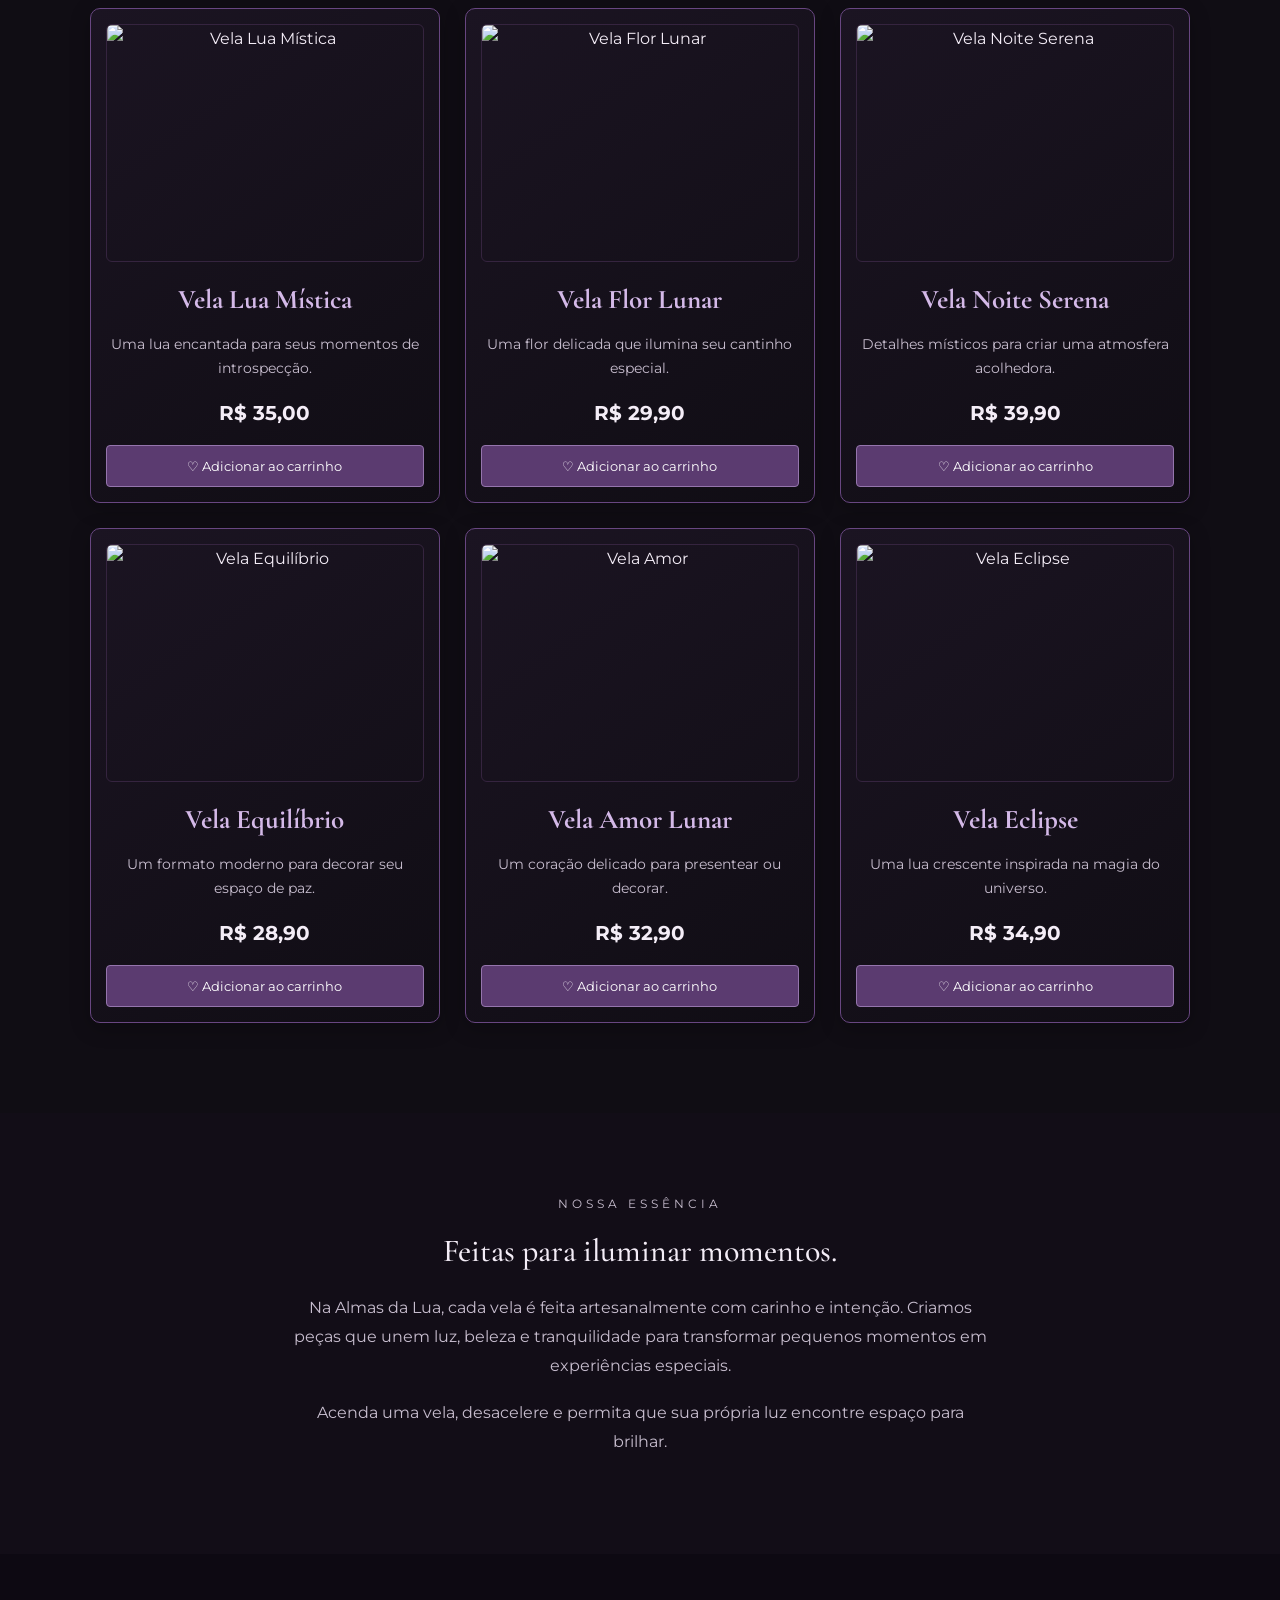
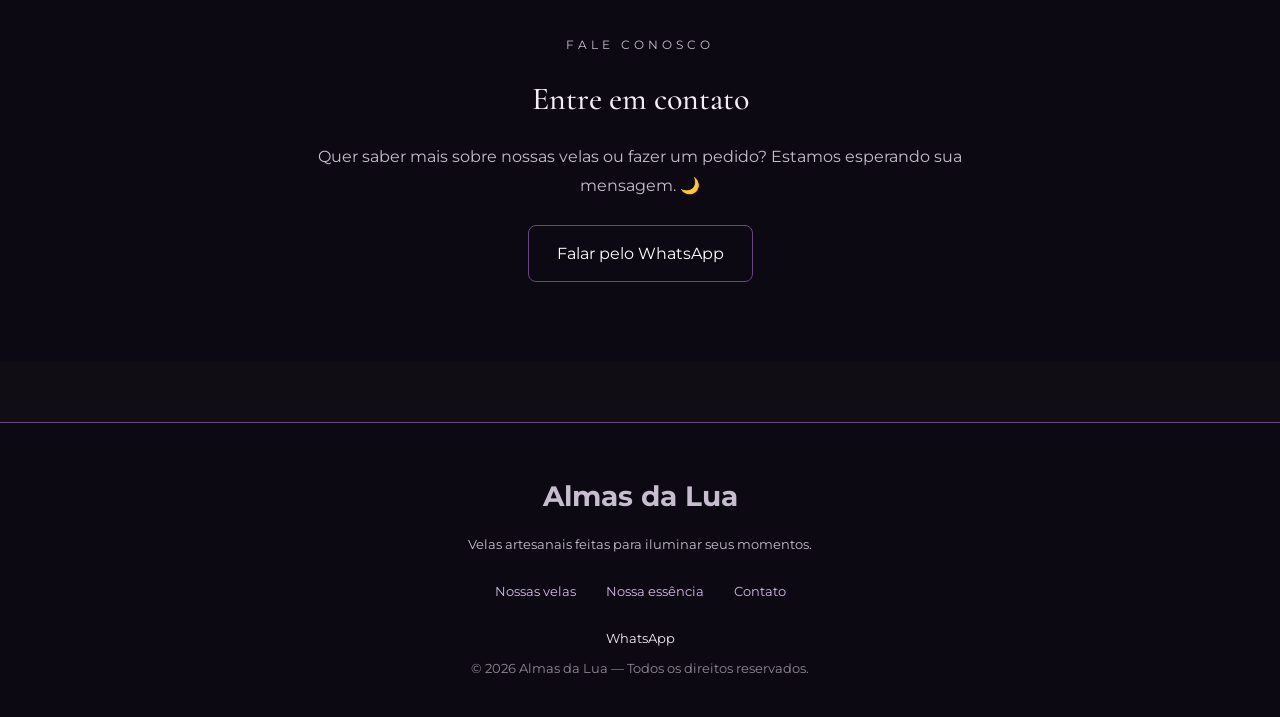
==== commit bdd4d05d: "Add files via upload" ====
--- a/index.html
+++ b/index.html
@@ -13,7 +13,16 @@
 <body>
 
     <header>
-        <h1>☾ Almas da Lua</h1>
+       <div class="logo">
+
+    <img src="logo.png" alt="Almas da Lua - Velas Artesanais">
+
+    <div class="logo-texto">
+        <h1>Almas da Lua</h1>
+        <span>Velas Artesanais</span>
+    </div>
+
+</div>
 
         <nav>
             <a href="#inicio">Início</a>
@@ -129,7 +138,7 @@
     <div class="produtos">
 
         <article class="produto">
-     <img src="Vela-Lua.png" alt="Vela Lua Mística">
+     <img src="imagens/Vela-Lua.png" alt="Vela Lua Mística">
 
             <h3>Vela Lua Mística</h3>
 
@@ -143,8 +152,7 @@
         </article>
 
         <article class="produto">
-            <img src="Vela-Flor.png" alt="Vela Flor Lunar">
-
+            <img src="imagens/Vela-Flor.png" alt="Vela Flor Lunar">
             <h3>Vela Flor Lunar</h3>
 
             <p>Uma flor delicada que ilumina seu cantinho especial.</p>
@@ -157,7 +165,7 @@
         </article>
 
         <article class="produto">
-            <img src="Vela-Gotica.png" alt="Vela Noite Serena">
+           <img src="imagens/Vela-Gotica.png" alt="Vela Noite Serena">
             <h3>Vela Noite Serena</h3>
 
             <p>Detalhes místicos para criar uma atmosfera acolhedora.</p>
@@ -170,7 +178,7 @@
         </article>
 
         <article class="produto">
-            <img src="vela-equilibrio.png" alt="Vela Equilíbrio">
+            <img src="imagens/vela-equilibrio.png" alt="Vela Equilíbrio">
                
             <h3>Vela Equilíbrio</h3>
 
@@ -184,7 +192,7 @@
         </article>
 
         <article class="produto">
-            <img src="vela-amor.png" alt="Vela Amor Lunar">>
+            <img src="imagens/vela-amor.png" alt="Vela Amor">
 
             <h3>Vela Amor Lunar</h3>
 
@@ -198,7 +206,7 @@
         </article>
 
         <article class="produto">
-           <img src="vela-eclipse.png" alt="Vela Eclipse">
+           <img src="imagens/vela-eclipse.png" alt="Vela Eclipse">
             <h3>Vela Eclipse</h3>
 
             <p>Uma lua crescente inspirada na magia do universo.</p>
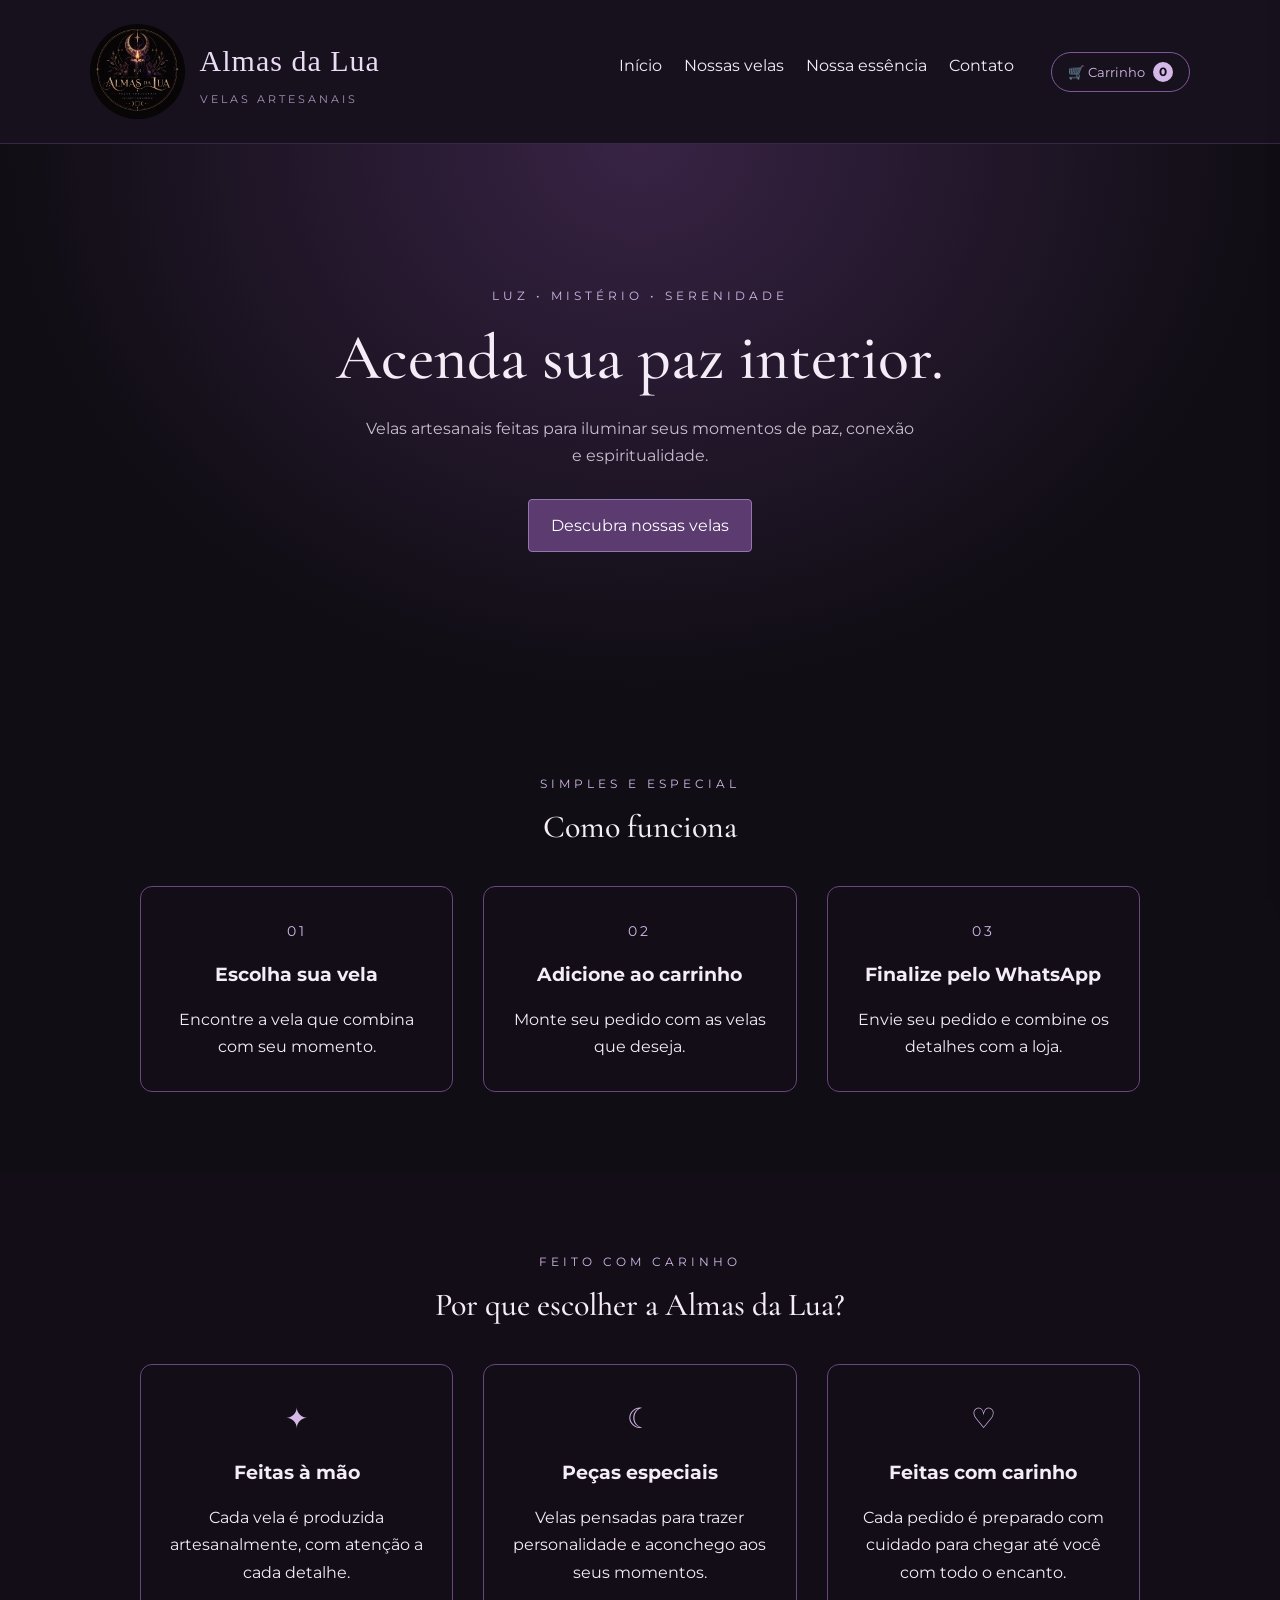
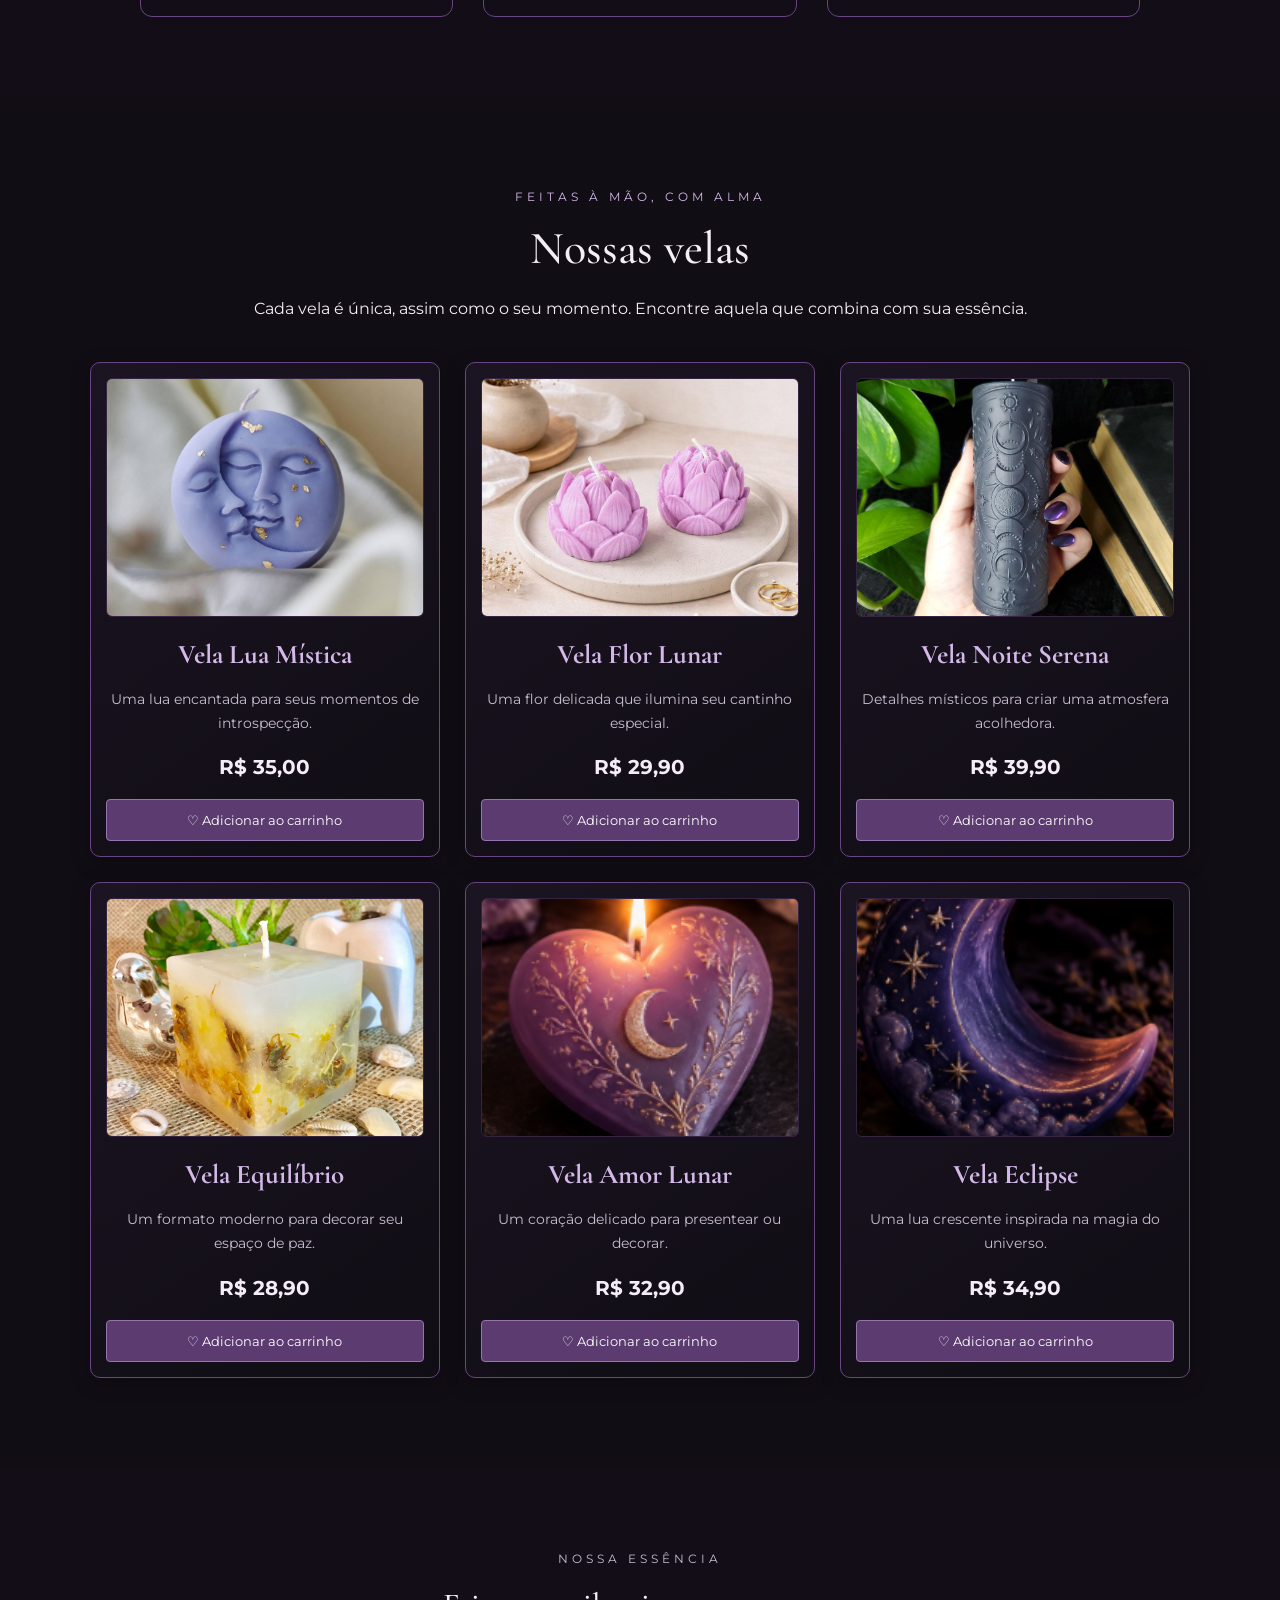
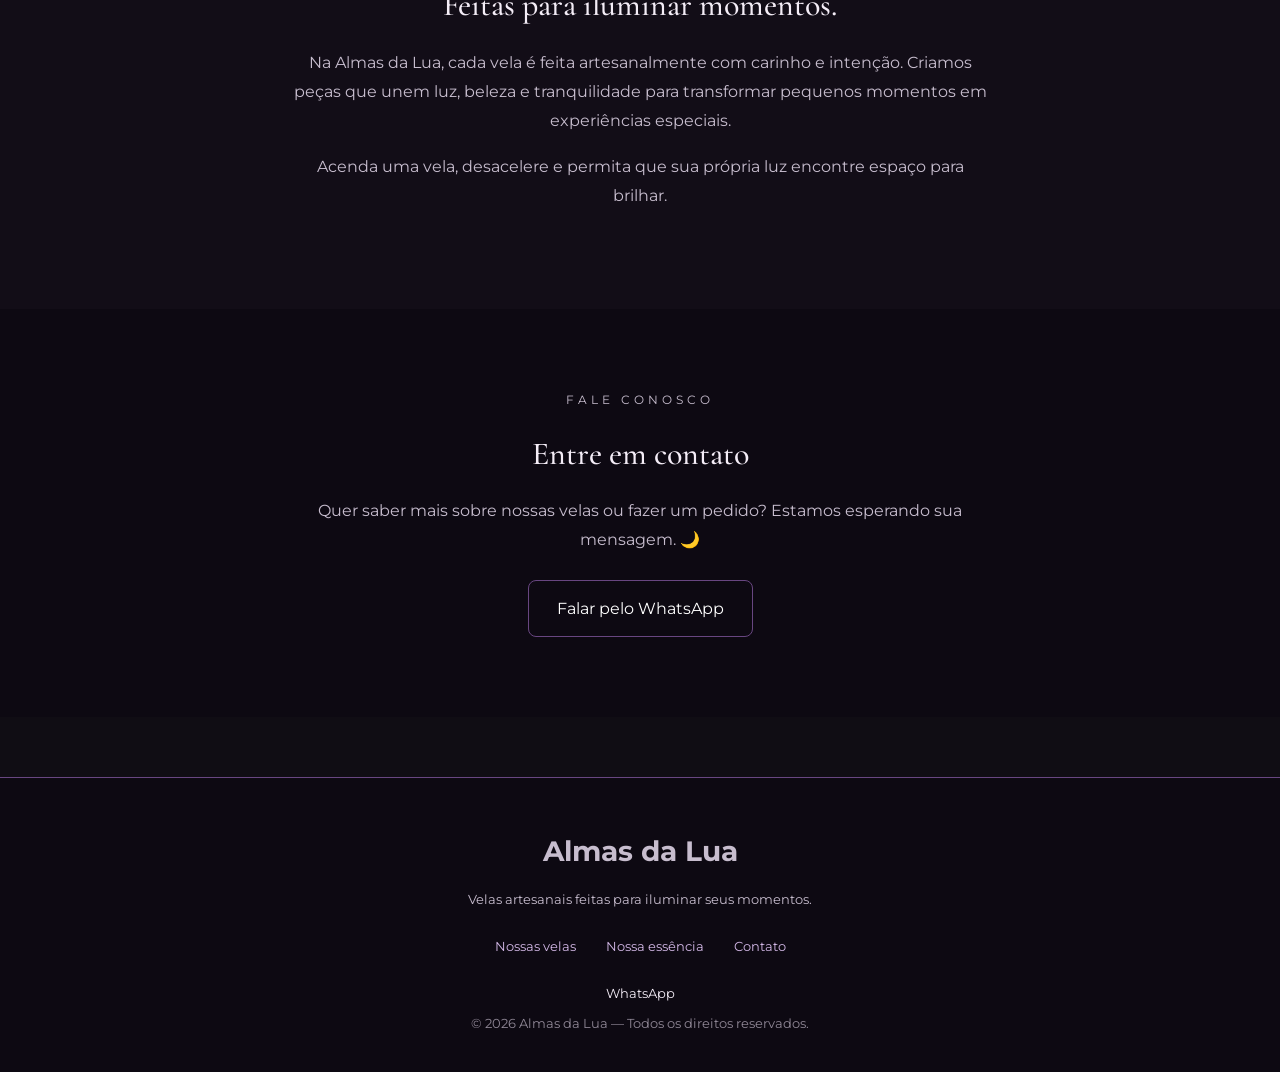
==== commit 0c20024a: "Update index.html" ====
--- a/index.html
+++ b/index.html
@@ -138,7 +138,7 @@
     <div class="produtos">
 
         <article class="produto">
-     <img src="imagens/Vela-Lua.png" alt="Vela Lua Mística">
+     <img src="Vela-Lua.png" alt="Vela Lua Mística">
 
             <h3>Vela Lua Mística</h3>
 
@@ -152,7 +152,7 @@
         </article>
 
         <article class="produto">
-            <img src="imagens/Vela-Flor.png" alt="Vela Flor Lunar">
+            <img src="Vela-Flor.png" alt="Vela Flor Lunar">
             <h3>Vela Flor Lunar</h3>
 
             <p>Uma flor delicada que ilumina seu cantinho especial.</p>
@@ -165,7 +165,7 @@
         </article>
 
         <article class="produto">
-           <img src="imagens/Vela-Gotica.png" alt="Vela Noite Serena">
+           <img src="Vela-Gotica.png" alt="Vela Noite Serena">
             <h3>Vela Noite Serena</h3>
 
             <p>Detalhes místicos para criar uma atmosfera acolhedora.</p>
@@ -178,7 +178,7 @@
         </article>
 
         <article class="produto">
-            <img src="imagens/vela-equilibrio.png" alt="Vela Equilíbrio">
+            <img src="vela-equilibrio.png" alt="Vela Equilíbrio">
                
             <h3>Vela Equilíbrio</h3>
 
@@ -192,7 +192,7 @@
         </article>
 
         <article class="produto">
-            <img src="imagens/vela-amor.png" alt="Vela Amor">
+            <img src="vela-amor.png" alt="Vela Amor">
 
             <h3>Vela Amor Lunar</h3>
 
@@ -206,7 +206,7 @@
         </article>
 
         <article class="produto">
-           <img src="imagens/vela-eclipse.png" alt="Vela Eclipse">
+           <img src="vela-eclipse.png" alt="Vela Eclipse">
             <h3>Vela Eclipse</h3>
 
             <p>Uma lua crescente inspirada na magia do universo.</p>
@@ -312,4 +312,4 @@
 <script src="script.js"></script>
 
 </body>
-</html>+</html>
--- a/style.css
+++ b/style.css
@@ -695,4 +695,129 @@
         flex-direction: column;
         max-width: 450px;
     }
+}
+
+/* =========================
+   NOVA IDENTIDADE DA MARCA
+========================= */
+
+.logo {
+    display: flex;
+    align-items: center;
+    gap: 15px;
+}
+
+.logo img {
+    width: 75px;
+    height: 75px;
+    object-fit: cover;
+    border-radius: 50%;
+    display: block;
+}
+
+.logo img {
+    width: 95px;
+    height: 95px;
+    object-fit: contain;
+    display: block;
+}
+
+.logo img {
+    width: 95px;
+    height: 95px;
+    object-fit: contain;
+    display: block;
+}
+
+.logo-texto {
+    display: flex;
+    flex-direction: column;
+}
+
+.logo-texto h1 {
+    margin: 0;
+    font-size: 30px;
+    font-weight: 500;
+    letter-spacing: 1px;
+    color: #eadcf2;
+    font-family: Georgia, "Times New Roman", serif;
+}
+
+.logo-texto span {
+    margin-top: 4px;
+    font-size: 11px;
+    letter-spacing: 3px;
+    text-transform: uppercase;
+    color: #a991b8;
+}
+
+
+/* símbolo lunar */
+
+.simbolo-lua {
+    position: relative;
+    width: 48px;
+    height: 48px;
+
+    display: flex;
+    align-items: center;
+    justify-content: center;
+
+    border: 1px solid #76558b;
+    border-radius: 50%;
+
+    box-shadow:
+        0 0 15px rgba(180, 140, 205, 0.12),
+        inset 0 0 12px rgba(180, 140, 205, 0.05);
+}
+
+
+/* lua crescente */
+
+.lua-crescente {
+    position: relative;
+    width: 22px;
+    height: 22px;
+
+    border: 2px solid #d9c0e6;
+    border-radius: 50%;
+}
+
+
+/* recorte da lua */
+
+.lua-crescente::after {
+    content: "";
+
+    position: absolute;
+
+    width: 20px;
+    height: 20px;
+
+    top: -4px;
+    left: 6px;
+
+    border-radius: 50%;
+
+    background: #100b15;
+}
+
+
+/* pequeno detalhe ornamental */
+
+.ponto-lua {
+    position: absolute;
+
+    width: 4px;
+    height: 4px;
+
+    border-radius: 50%;
+
+    background: #d9c0e6;
+
+    top: 9px;
+    right: 8px;
+
+    box-shadow:
+        0 0 8px rgba(217, 192, 230, 0.7);
 }
